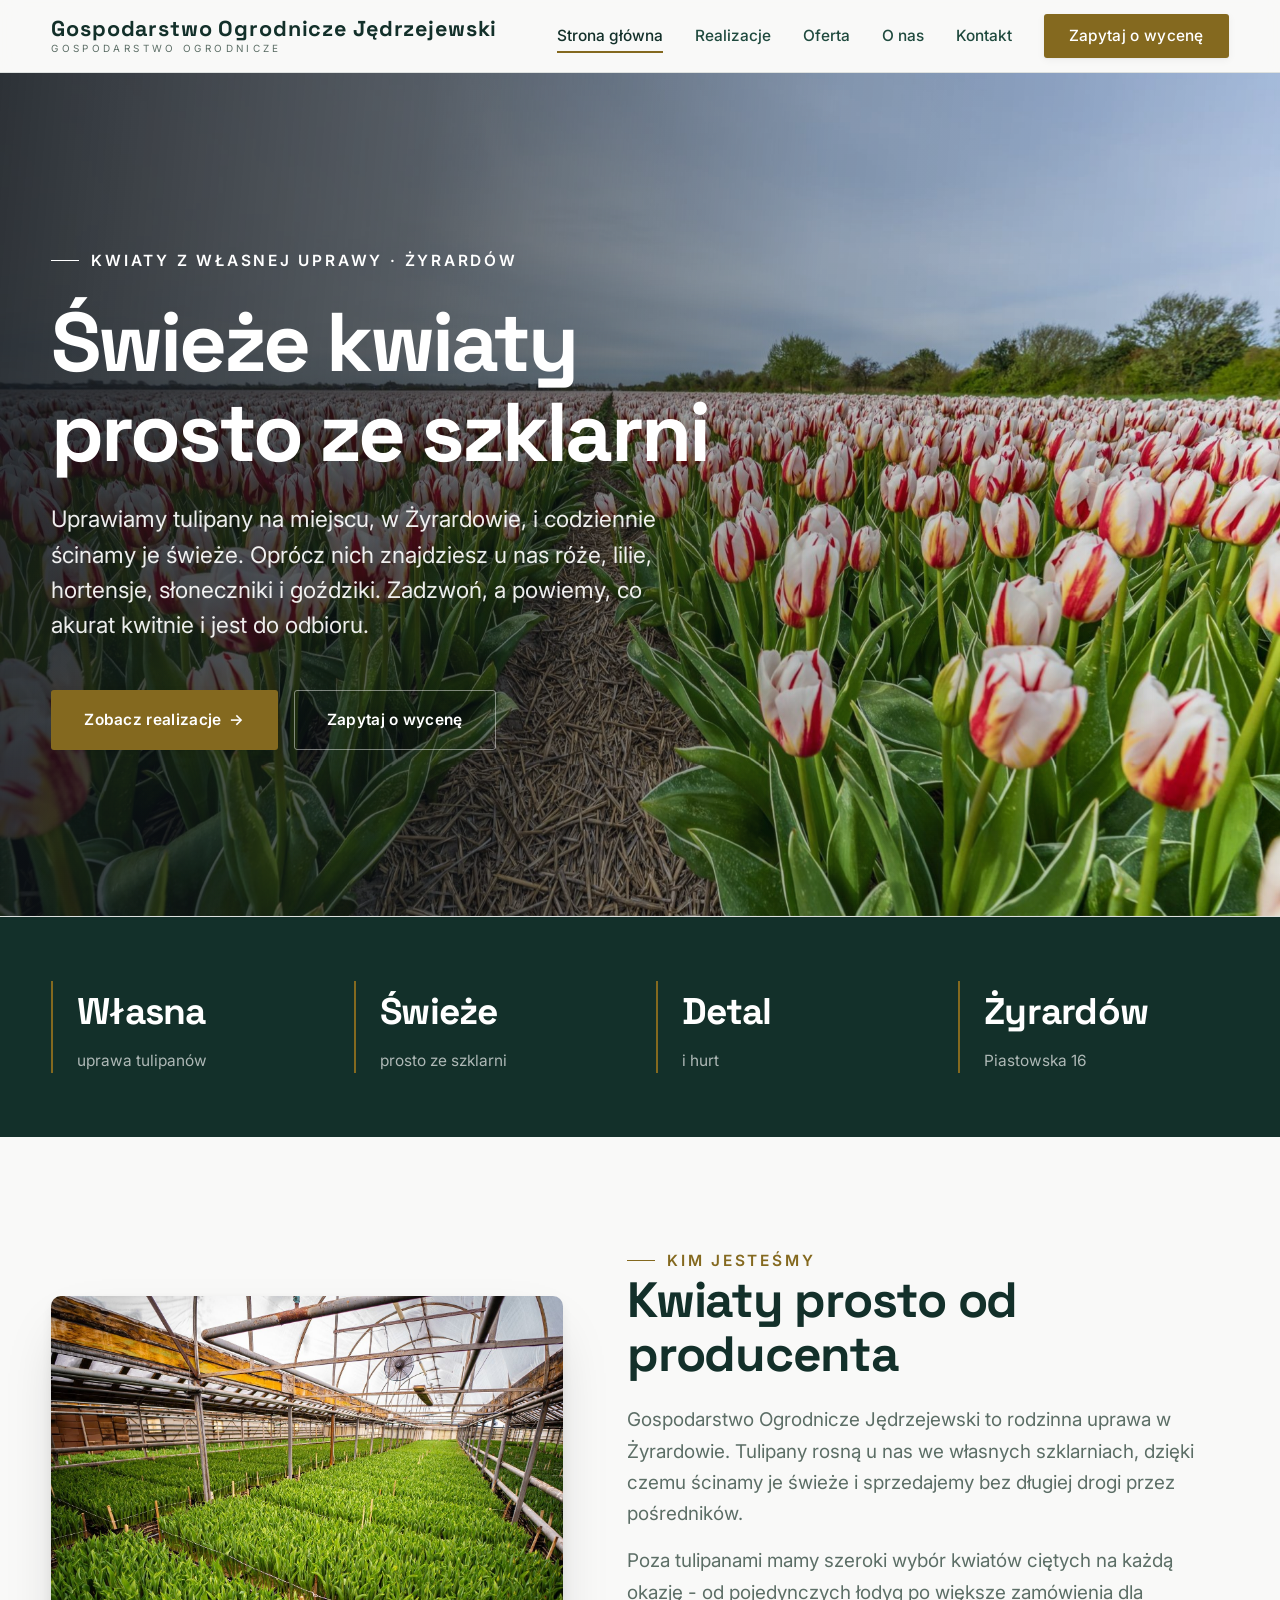
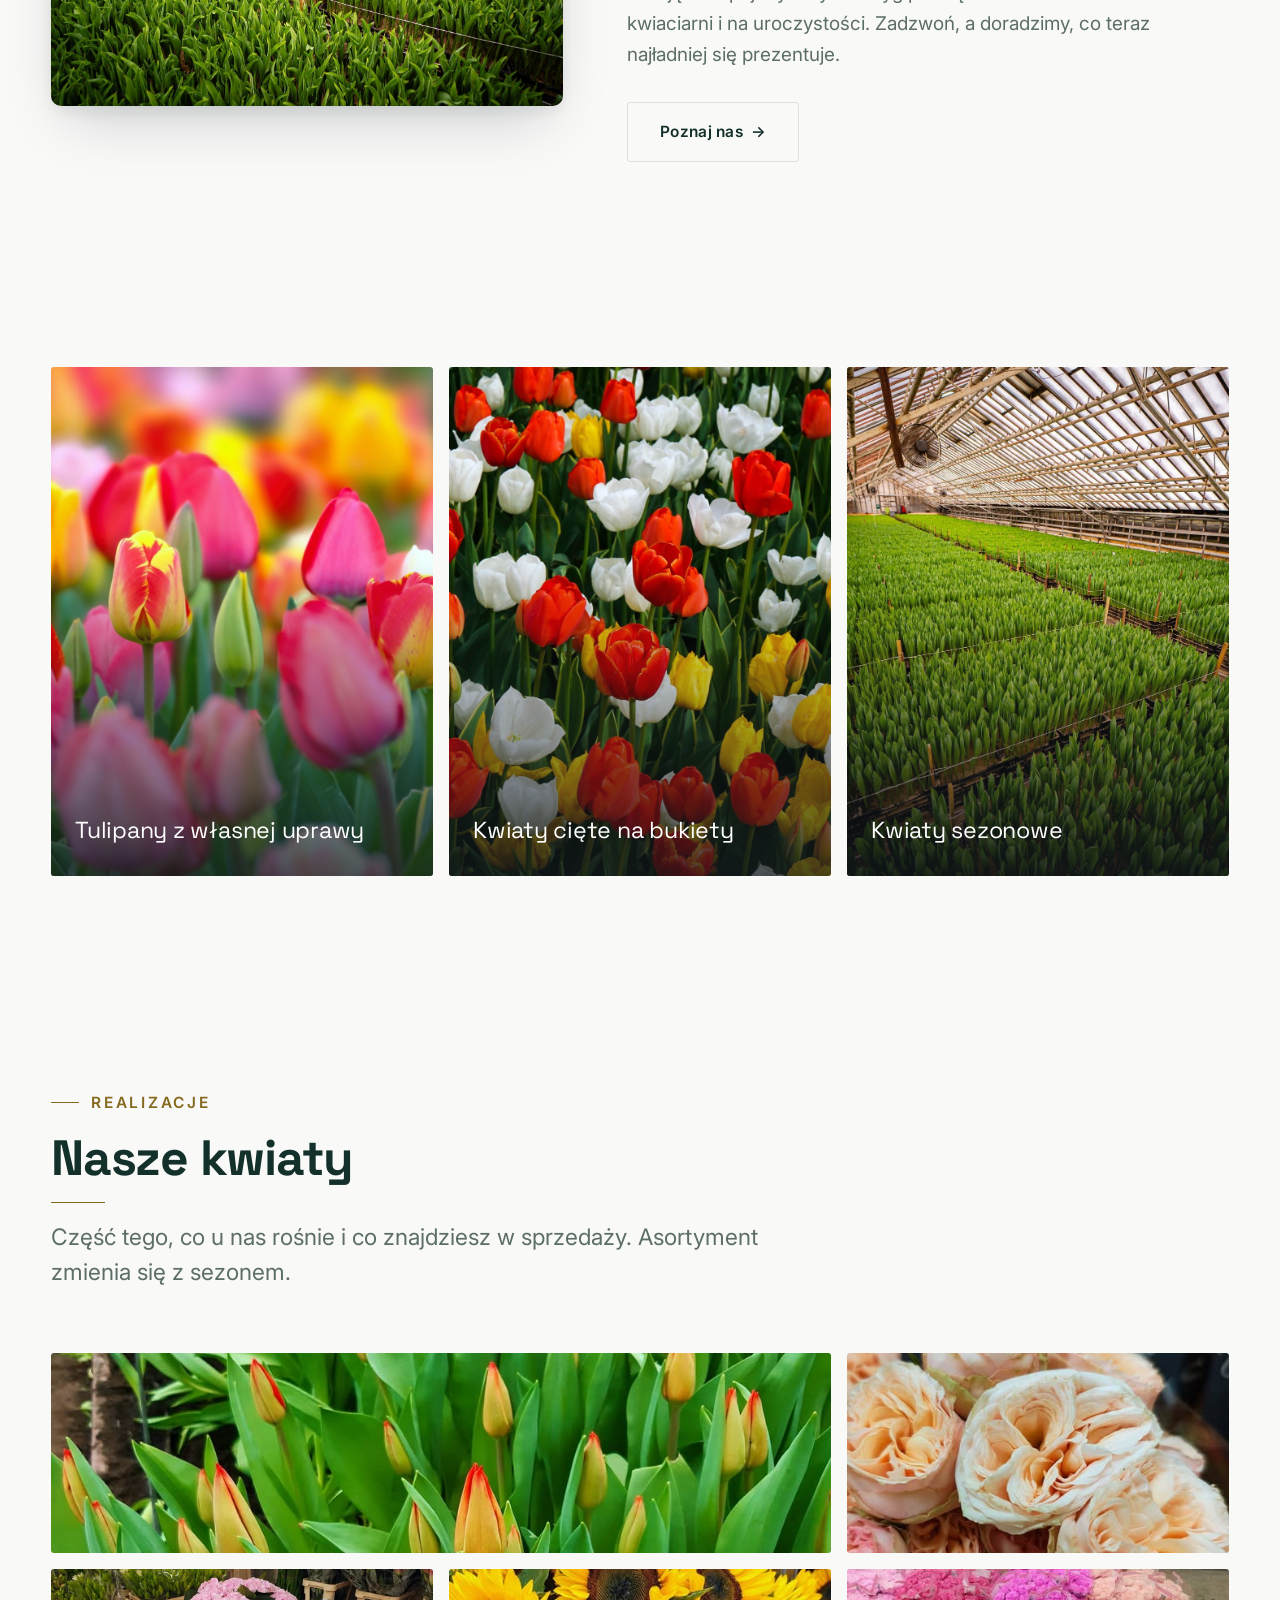
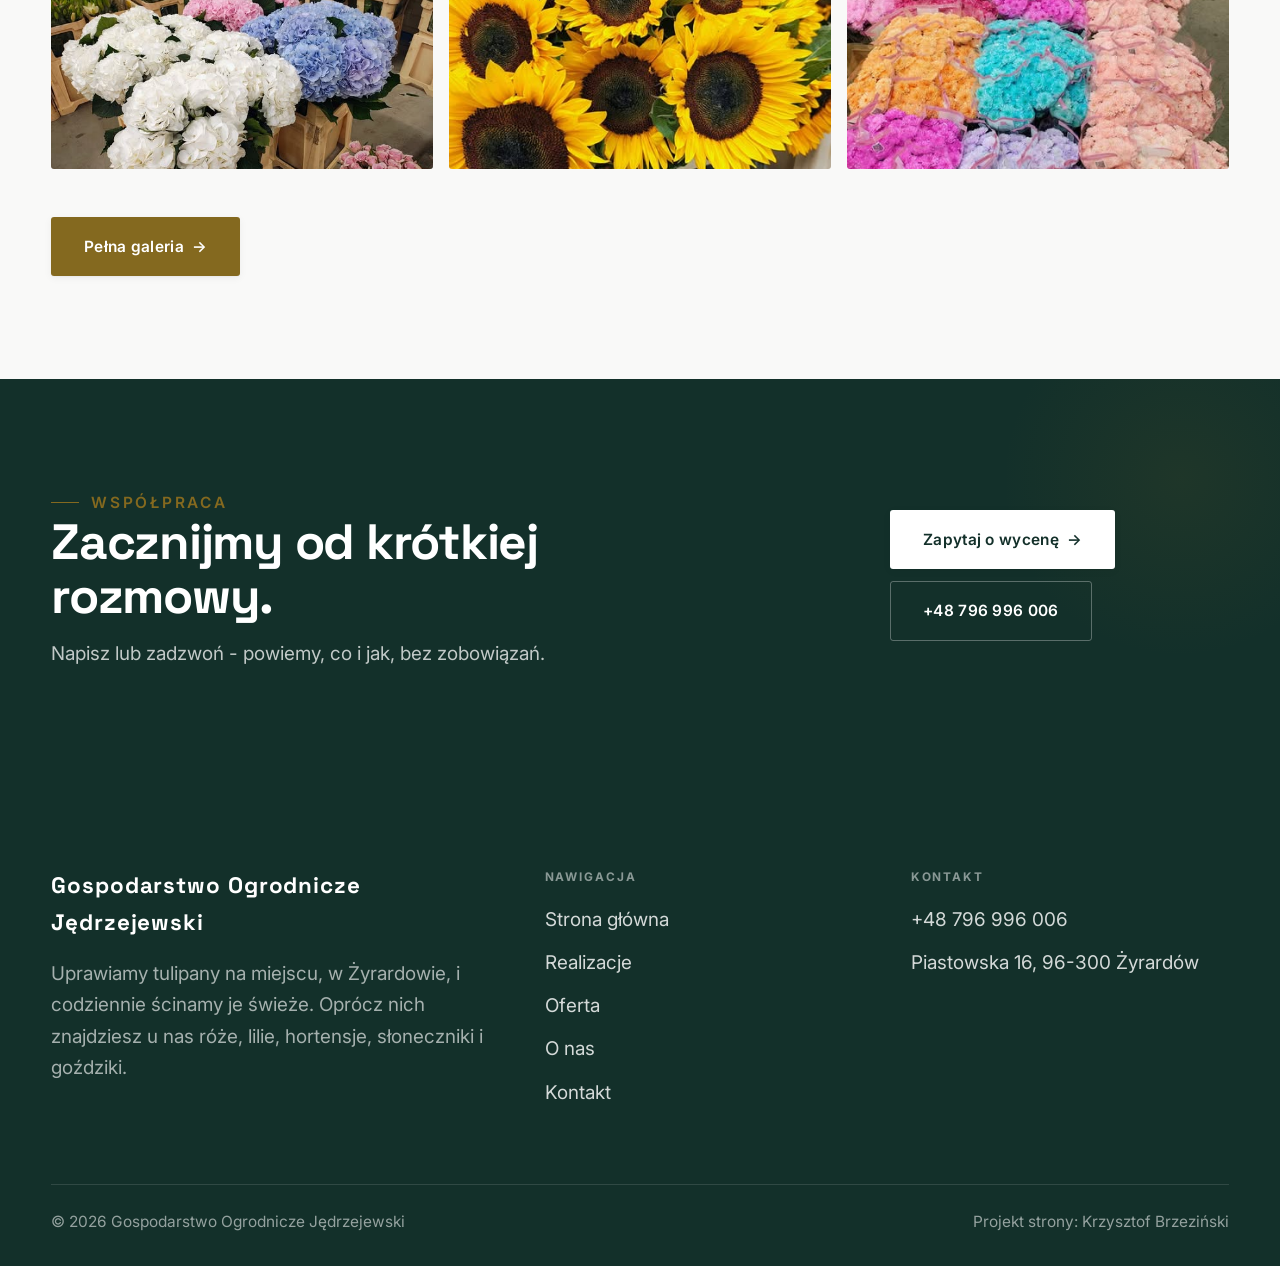
==== index.html @ e64fd11f "Demo: Gospodarstwo Ogrodnicze Jędrzejewski (Żyrardów) - strona wielostronicowa Co-Authored-By: Claud" ====
<!DOCTYPE html>
<html lang="pl">
<head>
<meta charset="UTF-8">
<meta name="viewport" content="width=device-width, initial-scale=1.0">
<title>Gospodarstwo Ogrodnicze Jędrzejewski</title>
<meta name="description" content="Gospodarstwo Ogrodnicze Jędrzejewski w Żyrardowie - tulipany z własnej uprawy i świeże kwiaty cięte prosto ze szklarni. Róże, lilie, hortensje, słoneczniki, goździki. Sprzedaż detaliczna i hurtowa. Zadzwoń i zapytaj o dostępność.">
<link rel="preconnect" href="https://fonts.googleapis.com">
<link rel="preconnect" href="https://fonts.gstatic.com" crossorigin>
<link href="https://fonts.googleapis.com/css2?family=Space+Grotesk:wght@500;600;700&family=Inter:wght@400;500;600&display=swap" rel="stylesheet">
<link rel="stylesheet" href="assets/styles.css">
</head>
<body>

<header class="nav">
  <div class="wrap nav-inner">
    <a class="brand" href="index.html"><span class="name">Gospodarstwo Ogrodnicze Jędrzejewski</span><span class="sub">Gospodarstwo Ogrodnicze</span></a>
    <nav class="nav-links">
      <a href="index.html" class="active">Strona główna</a>
      <a href="realizacje.html">Realizacje</a>
      <a href="oferta.html">Oferta</a>
      <a href="o-nas.html">O nas</a>
      <a href="kontakt.html">Kontakt</a>
      <a href="kontakt.html" class="btn btn-accent">Zapytaj o wycenę</a>
    </nav>
    <button class="nav-toggle" aria-label="Menu"><span></span><span></span><span></span></button>
  </div>
</header>

<section class="hero-cine">
  <img src="img/g9.jpg" alt="Gospodarstwo Ogrodnicze Jędrzejewski - Świeże kwiaty prosto ze szklarni">
  <div class="wrap">
    <div class="hero-copy">
      <span class="eyebrow">Kwiaty z własnej uprawy · Żyrardów</span>
      <h1>Świeże kwiaty prosto ze szklarni</h1>
      <p class="lead">Uprawiamy tulipany na miejscu, w Żyrardowie, i codziennie ścinamy je świeże. Oprócz nich znajdziesz u nas róże, lilie, hortensje, słoneczniki i goździki. Zadzwoń, a powiemy, co akurat kwitnie i jest do odbioru.</p>
      <div class="hero-actions">
        <a href="realizacje.html" class="btn btn-accent">Zobacz realizacje <span class="arr">→</span></a>
        <a href="kontakt.html" class="btn btn-ghost" style="color:#fff;border-color:rgba(255,255,255,.45)">Zapytaj o wycenę</a>
      </div>
    </div>
  </div>
</section>
<section class="strip" style="padding-block:0">
  <div class="wrap">
    <div class="item reveal"><div class="k">Własna</div><div class="v">uprawa tulipanów</div></div>
    <div class="item reveal"><div class="k">Świeże</div><div class="v">prosto ze szklarni</div></div>
    <div class="item reveal"><div class="k">Detal</div><div class="v">i hurt</div></div>
    <div class="item reveal"><div class="k">Żyrardów</div><div class="v">Piastowska 16</div></div>
  </div>
</section>
<section>
  <div class="wrap split">
    <div class="split-art reveal"><img src="img/g10.jpg" alt="Gospodarstwo Ogrodnicze Jędrzejewski - realizacja" loading="lazy"></div>
    <div class="split-copy reveal">
      <span class="eyebrow">Kim jesteśmy</span>
      <h2>Kwiaty prosto od producenta</h2>
      <p class="muted">Gospodarstwo Ogrodnicze Jędrzejewski to rodzinna uprawa w Żyrardowie. Tulipany rosną u nas we własnych szklarniach, dzięki czemu ścinamy je świeże i sprzedajemy bez długiej drogi przez pośredników.</p>
      <p class="muted">Poza tulipanami mamy szeroki wybór kwiatów ciętych na każdą okazję - od pojedynczych łodyg po większe zamówienia dla kwiaciarni i na uroczystości. Zadzwoń, a doradzimy, co teraz najładniej się prezentuje.</p>
      <a href="o-nas.html" class="btn btn-ghost">Poznaj nas <span class="arr">→</span></a>
    </div>
  </div>
</section>
<section class="gateways-band">
  <div class="wrap">
    <div class="gateways">
      <a href="oferta.html" class="gateway reveal"><img src="img/g11.jpg" alt="Tulipany z własnej uprawy" loading="lazy"><span class="g-ttl">Tulipany z własnej uprawy</span></a>
      <a href="oferta.html" class="gateway reveal"><img src="img/g13.jpg" alt="Kwiaty cięte na bukiety" loading="lazy"><span class="g-ttl">Kwiaty cięte na bukiety</span></a>
      <a href="oferta.html" class="gateway reveal"><img src="img/g14.jpg" alt="Kwiaty sezonowe" loading="lazy"><span class="g-ttl">Kwiaty sezonowe</span></a>
    </div>
  </div>
</section>
<section>
  <div class="wrap">
    <div class="head reveal">
      <span class="eyebrow">Realizacje</span>
      <h2>Nasze kwiaty</h2>
      <p>Część tego, co u nas rośnie i co znajdziesz w sprzedaży. Asortyment zmienia się z sezonem.</p>
    </div>
    <div class="gallery">
      <div class="tile t-two3 reveal"><img src="img/g1.jpg" alt="Tulipany z naszej szklarni" loading="lazy"><div class="cap">Tulipany z naszej szklarni</div></div>
      <div class="tile t-third reveal"><img src="img/g2.jpg" alt="Róże ogrodowe" loading="lazy"><div class="cap">Róże ogrodowe</div></div>
      <div class="tile t-third reveal"><img src="img/g3.jpg" alt="Hortensje i kwiaty cięte" loading="lazy"><div class="cap">Hortensje i kwiaty cięte</div></div>
      <div class="tile t-third reveal"><img src="img/g4.jpg" alt="Słoneczniki" loading="lazy"><div class="cap">Słoneczniki</div></div>
      <div class="tile t-third reveal"><img src="img/g5.jpg" alt="Goździki w pęczkach" loading="lazy"><div class="cap">Goździki w pęczkach</div></div>
    </div>
    <div style="margin-top:var(--space-7)" class="reveal"><a href="realizacje.html" class="btn btn-accent">Pełna galeria <span class="arr">→</span></a></div>
  </div>
</section>
<section class="cta">
  <div class="wrap">
    <div class="reveal">
      <span class="eyebrow">Współpraca</span>
      <h2>Zacznijmy od krótkiej rozmowy.</h2>
      <p>Napisz lub zadzwoń - powiemy, co i jak, bez zobowiązań.</p>
    </div>
    <div class="cta-actions reveal">
      <a href="kontakt.html" class="btn btn-light">Zapytaj o wycenę <span class="arr">→</span></a>
      <a href="tel:+48796996006" class="btn btn-ghost" style="color:#fff;border-color:rgba(255,255,255,.3)">+48 796 996 006</a>
    </div>
  </div>
</section>

<footer>
  <div class="wrap">
    <div class="foot-grid">
      <div class="foot-brand">
        <div class="name">Gospodarstwo Ogrodnicze Jędrzejewski</div>
        <p>Uprawiamy tulipany na miejscu, w Żyrardowie, i codziennie ścinamy je świeże. Oprócz nich znajdziesz u nas róże, lilie, hortensje, słoneczniki i goździki.</p>
      </div>
      <div class="foot-col">
        <h4>Nawigacja</h4>
        <a href="index.html">Strona główna</a>
        <a href="realizacje.html">Realizacje</a>
        <a href="oferta.html">Oferta</a>
        <a href="o-nas.html">O nas</a>
        <a href="kontakt.html">Kontakt</a>
      </div>
      <div class="foot-col">
        <h4>Kontakt</h4>
        <a href="tel:+48796996006">+48 796 996 006</a>
        <p>Piastowska 16, 96-300 Żyrardów</p>
      </div>
    </div>
    <div class="foot-bot">
      <span>© 2026 Gospodarstwo Ogrodnicze Jędrzejewski</span>
      <span>Projekt strony: Krzysztof Brzeziński</span>
    </div>
  </div>
</footer>


<script src="assets/main.js"></script>
</body>
</html>
---- assets/styles.css ----
/* ============================================================
   STOLBASZ — premium, architektoniczny B2B fit-out
   Jasna paleta, zero brązu. System wg premium-web-craft.
   Projekt strony: Krzysztof Brzeziński
   ============================================================ */

:root{
  /* PALETA — jasna, architektoniczna, chłodna */
  --paper:#F2F9F4;          /* główne tło */
  --paper-2:#E0EFE6;        /* sekcje alternatywne (chłodny jasny szary) */
  --paper-3:#E0EFE6;        /* delikatne wypełnienia */
  --ink:#13302A;            /* tekst główny — chłodny grafit */
  --ink-soft:#1F4A3E;       /* nagłówki drugorzędne */
  --muted:#5C6E66;          /* tekst poboczny */
  --line:rgba(19,48,42,.12);/* hairline */
  --accent:#1FA866;         /* stonowany petrol-slate — jedyny akcent */
  --accent-d:#168A52;
  --accent-soft:rgba(31,168,102,.10);
  --dark:#13302A;           /* sekcje ciemne (stopka/CTA) */

  /* ODSTĘPY — skala 4/8 */
  --space-1:4px; --space-2:8px; --space-3:12px; --space-4:16px; --space-5:24px;
  --space-6:32px; --space-7:48px; --space-8:64px; --space-9:96px; --space-10:128px;

  /* TYPOGRAFIA — fluid clamp() (skala podbita 16.07.2026: większe, czytelniejsze litery — uwaga Adama) */
  --text-sm:clamp(.9rem,.87rem + .12vw,1rem);
  --text-base:clamp(1.08rem,1.04rem + .18vw,1.2rem);
  --text-lg:clamp(1.24rem,1.15rem + .34vw,1.44rem);
  --text-h3:clamp(1.34rem,1.22rem + .55vw,1.66rem);
  --text-h2:clamp(2.1rem,1.66rem + 2.1vw,3.1rem);
  --text-h1:clamp(2.9rem,2.1rem + 4vw,5.1rem);

  /* PROMIENIE — architektoniczne, raczej ostre */
  --r-sm:3px; --r-md:6px; --r-lg:10px;

  /* RUCH */
  --ease:cubic-bezier(.25,.46,.45,.94); --dur:.24s;

  /* CIENIE — miękkie, warstwowe */
  --sh-sm:0 1px 2px rgba(16,24,32,.04), 0 2px 8px rgba(16,24,32,.05);
  --sh-md:0 2px 6px rgba(16,24,32,.05), 0 12px 28px -8px rgba(16,24,32,.12);
  --sh-lg:0 6px 14px rgba(16,24,32,.07), 0 26px 56px -18px rgba(16,24,32,.22);

  --hairline:1px solid var(--line);

  --font-display:'Space Grotesk','Inter',sans-serif;
  --font-body:'Inter',sans-serif;
}

*{box-sizing:border-box;margin:0;padding:0}
html{scroll-behavior:smooth}
body{
  font-family:var(--font-body);
  font-size:var(--text-base);
  line-height:1.65;
  color:var(--ink);
  background:var(--paper);
  -webkit-font-smoothing:antialiased;
  text-rendering:optimizeLegibility;
}
img{max-width:100%;display:block}
a{color:inherit;text-decoration:none}

.wrap{width:min(92%,1180px);margin-inline:auto}
section{padding-block:clamp(52px,6.5vw,96px)}

h1,h2,h3{font-family:var(--font-display);font-weight:700;line-height:1.08;letter-spacing:-.02em;color:var(--ink)}
h1{font-size:var(--text-h1);letter-spacing:-.035em}
h2{font-size:var(--text-h2);letter-spacing:-.025em}
h3{font-size:var(--text-h3)}
p{max-width:65ch}

.eyebrow{
  font-family:var(--font-body);
  font-size:var(--text-sm);
  font-weight:600;
  letter-spacing:.18em;
  text-transform:uppercase;
  color:var(--accent);
  display:inline-flex;align-items:center;gap:var(--space-3);
}
.eyebrow::before{content:"";width:28px;height:1px;background:var(--accent);display:inline-block}

.muted{color:var(--muted)}
.lead{font-size:var(--text-lg);line-height:1.55;color:var(--ink-soft);max-width:50ch}

/* ---------- BUTTONS ---------- */
.btn{
  display:inline-flex;align-items:center;gap:var(--space-2);
  font-weight:600;font-size:var(--text-sm);letter-spacing:.02em;
  padding:var(--space-4) var(--space-6);
  border-radius:var(--r-sm);
  transition:transform var(--dur) var(--ease),box-shadow var(--dur) var(--ease),background var(--dur) var(--ease);
  cursor:pointer;border:1px solid transparent;
}
.btn-accent{background:var(--accent);color:#fff;box-shadow:var(--sh-sm)}
.btn-accent:hover{background:var(--accent-d);transform:translateY(-2px);box-shadow:var(--sh-md)}
.btn-accent:active{transform:translateY(0);box-shadow:var(--sh-sm)}
.btn-ghost{background:transparent;color:var(--ink);border-color:var(--line)}
.btn-ghost:hover{border-color:var(--accent);color:var(--accent);transform:translateY(-2px)}
.btn-light{background:#fff;color:var(--ink);box-shadow:var(--sh-sm)}
.btn-light:hover{transform:translateY(-2px);box-shadow:var(--sh-md)}
.btn .arr{transition:transform var(--dur) var(--ease)}
.btn:hover .arr{transform:translateX(4px)}

/* ---------- NAV ---------- */
.nav{
  position:sticky;top:0;z-index:50;
  background:color-mix(in srgb,var(--paper) 88%,transparent);
  backdrop-filter:saturate(140%) blur(10px);
  border-bottom:var(--hairline);
}
.nav-inner{display:flex;align-items:center;justify-content:space-between;height:72px}
.brand{display:flex;flex-direction:column;line-height:1}
.brand .name{font-family:var(--font-display);font-weight:800;font-size:1.35rem;letter-spacing:.04em}
.brand .sub{font-size:.62rem;letter-spacing:.34em;text-transform:uppercase;color:var(--muted);margin-top:5px}
.nav-links{display:flex;align-items:center;gap:var(--space-6)}
.nav-links a{font-size:var(--text-sm);font-weight:500;color:var(--ink-soft);position:relative;padding-block:4px;transition:color var(--dur) var(--ease)}
.nav-links a::after{content:"";position:absolute;left:0;bottom:0;width:0;height:1.5px;background:var(--accent);transition:width var(--dur) var(--ease)}
.nav-links a:hover,.nav-links a.active{color:var(--ink)}
.nav-links a:hover::after,.nav-links a.active::after{width:100%}
.nav-links .btn{padding:var(--space-2) var(--space-5)}
/* przyciski w nav: właściwy kolor (przebij .nav-links a) + bez podkreślenia */
.nav-links a.btn-accent{color:#fff}
.nav-links a.btn-ghost,.nav-links a.btn-light{color:var(--ink)}
.nav-links a.btn::after{display:none}
.nav-toggle{display:none;background:none;border:none;cursor:pointer;flex-direction:column;gap:5px;padding:8px}
.nav-toggle span{width:24px;height:2px;background:var(--ink);transition:var(--dur)}

/* ---------- HERO (split) ---------- */
.hero{position:relative;overflow:hidden;border-bottom:var(--hairline)}
.hero-grid{display:grid;grid-template-columns:1.05fr .95fr;gap:clamp(24px,4vw,60px);align-items:center;
  padding-block:clamp(36px,4.5vw,64px)}
.hero-copy .eyebrow{margin-bottom:var(--space-5)}
.hero-copy h1{margin-bottom:var(--space-5)}
.hero-copy .lead{margin-bottom:var(--space-7)}
.hero-actions{display:flex;flex-wrap:wrap;gap:var(--space-4)}
.hero-art{position:relative;aspect-ratio:4/3;border-radius:var(--r-lg);overflow:hidden;box-shadow:var(--sh-lg)}
.hero-art img{width:100%;height:100%;object-fit:cover}
.hero-art::after{content:"";position:absolute;inset:0;background:linear-gradient(180deg,transparent 55%,rgba(18,24,28,.28))}
.hero-badge{position:absolute;left:var(--space-5);bottom:var(--space-5);z-index:2;
  background:rgba(252,252,251,.94);backdrop-filter:blur(4px);
  border-radius:var(--r-md);padding:var(--space-4) var(--space-5);box-shadow:var(--sh-md);max-width:78%}
.hero-badge strong{display:block;font-family:var(--font-display);font-size:1rem;letter-spacing:-.01em}
.hero-badge span{font-size:var(--text-sm);color:var(--muted)}

/* ---------- HERO duży / kinowy (strona główna) ---------- */
.hero-cine{position:relative;min-height:clamp(560px,82vh,840px);min-height:clamp(560px,82svh,840px);display:flex;align-items:center;overflow:hidden;border-bottom:var(--hairline)}
.hero-cine>img{position:absolute;inset:0;width:100%;height:100%;object-fit:cover;z-index:0}
.hero-cine::after{content:"";position:absolute;inset:0;z-index:1;
  background:linear-gradient(95deg,rgba(13,18,23,.86) 0%,rgba(13,18,23,.64) 32%,rgba(13,18,23,.24) 62%,rgba(13,18,23,.04) 100%)}
.hero-cine .wrap{position:relative;z-index:2;padding-block:var(--space-8)}
.hero-cine .hero-copy{max-width:660px}
.hero-cine .eyebrow{color:#fff;margin-bottom:var(--space-5)}
.hero-cine .eyebrow::before{background:#fff}
.hero-cine h1{color:#fff;margin-bottom:var(--space-5);font-size:clamp(2.9rem,2rem + 4.4vw,5.2rem)}
.hero-cine .lead{color:rgba(255,255,255,.92);max-width:48ch;margin-bottom:var(--space-7)}
.hero-cine .hero-actions{display:flex;flex-wrap:wrap;gap:var(--space-4)}
@media(max-width:680px){
  .hero-cine{min-height:clamp(520px,76vh,640px);min-height:clamp(520px,76svh,640px);align-items:flex-end}
  .hero-cine::after{background:linear-gradient(0deg,rgba(13,18,23,.9) 6%,rgba(13,18,23,.45) 55%,rgba(13,18,23,.25) 100%)}
  .hero-cine .wrap{padding-bottom:var(--space-9)}
}

/* full-bleed hero variant (podstrony) */
.pagehead{position:relative;min-height:46vh;min-height:46svh;display:flex;align-items:flex-end;overflow:hidden;border-bottom:var(--hairline)}
.pagehead img{position:absolute;inset:0;width:100%;height:100%;object-fit:cover}
.pagehead::after{content:"";position:absolute;inset:0;background:linear-gradient(180deg,rgba(18,24,28,.25),rgba(18,24,28,.62))}
.pagehead .wrap{position:relative;z-index:2;padding-block:var(--space-9);color:#fff}
.pagehead h1{color:#fff;max-width:18ch}
.pagehead .eyebrow{color:#fff}
.pagehead .eyebrow::before{background:#fff}
.pagehead p{color:rgba(255,255,255,.86);margin-top:var(--space-4);max-width:54ch}

/* ---------- STRIP (pasek skrótów / liczby) ---------- */
.strip{background:var(--dark);color:#fff}
.strip .wrap{display:grid;grid-template-columns:repeat(4,1fr);gap:var(--space-6);padding-block:var(--space-8)}
.strip .item .k{font-family:var(--font-display);font-size:clamp(1.6rem,1.2rem + 1.4vw,2.4rem);font-weight:800;letter-spacing:-.02em;color:#fff}
.strip .item .v{font-size:var(--text-sm);color:rgba(255,255,255,.66);margin-top:var(--space-2);line-height:1.45}
.strip .item{border-left:2px solid var(--accent);padding-left:var(--space-5)}

/* ---------- SECTION HEAD ---------- */
.head{max-width:48rem;margin-bottom:var(--space-8)}
.head.center{margin-inline:auto;text-align:center}
.head .eyebrow{margin-bottom:var(--space-4)}
.head h2{margin-bottom:var(--space-4)}
.head p{color:var(--muted);font-size:var(--text-lg);line-height:1.55}
.head.center p{margin-inline:auto}

/* ---------- INTRO SPLIT ---------- */
.split{display:grid;grid-template-columns:.92fr 1.08fr;gap:clamp(28px,5vw,80px);align-items:center}
.split.rev{grid-template-columns:1.08fr .92fr}
.split.rev .split-art{order:-1}
.split-art{position:relative;aspect-ratio:5/4;border-radius:var(--r-lg);overflow:hidden;box-shadow:var(--sh-lg)}
.split-art img{width:100%;height:100%;object-fit:cover}
.split-copy h2{margin-bottom:var(--space-5)}
.split-copy p+p{margin-top:var(--space-4)}
.split-copy .btn{margin-top:var(--space-6)}

/* ---------- SERVICES (zakres) ---------- */
.svc-grid{display:grid;grid-template-columns:repeat(auto-fit,minmax(280px,1fr));gap:var(--space-5)}
.svc{background:#fff;border:var(--hairline);border-radius:var(--r-md);padding:var(--space-7) var(--space-6);
  transition:transform var(--dur) var(--ease),box-shadow var(--dur) var(--ease),border-color var(--dur) var(--ease);
  position:relative;overflow:hidden}
.svc::before{content:"";position:absolute;left:0;top:0;width:3px;height:0;background:var(--accent);transition:height var(--dur) var(--ease)}
.svc:hover{transform:translateY(-4px);box-shadow:var(--sh-md);border-color:transparent}
.svc:hover::before{height:100%}
.svc .ic{font-family:var(--font-display);font-size:.8rem;font-weight:700;letter-spacing:.12em;color:var(--accent);margin-bottom:var(--space-4)}
.svc h3{margin-bottom:var(--space-3);font-size:1.22rem}
.svc p{color:var(--muted);font-size:var(--text-base);line-height:1.6}

/* big detailed service rows */
.svc-row{display:grid;grid-template-columns:.8fr 1.2fr;gap:clamp(20px,4vw,60px);align-items:center;padding-block:var(--space-8)}
.svc-row+.svc-row{border-top:var(--hairline)}
.svc-row.rev{grid-template-columns:1.2fr .8fr}
.svc-row.rev .svc-row-art{order:-1}
.svc-row-art{aspect-ratio:4/3;border-radius:var(--r-md);overflow:hidden;box-shadow:var(--sh-md)}
.svc-row-art img{width:100%;height:100%;object-fit:cover}
.svc-row h3{font-size:1.5rem;margin-bottom:var(--space-4)}
.svc-row .num{font-family:var(--font-display);font-size:.85rem;font-weight:700;letter-spacing:.14em;color:var(--accent);display:block;margin-bottom:var(--space-3)}
.svc-row ul{list-style:none;margin-top:var(--space-4);display:flex;flex-direction:column;gap:var(--space-2)}
.svc-row li{position:relative;padding-left:var(--space-5);color:var(--muted);font-size:var(--text-base)}
.svc-row li::before{content:"";position:absolute;left:0;top:.62em;width:8px;height:1px;background:var(--accent)}

/* ---------- GALLERY (realizacje) ---------- */
.gallery{display:grid;grid-template-columns:repeat(12,1fr);gap:var(--space-4);grid-auto-rows:200px}
/* GALERIA MASONRY — pionowe zdjęcia (portrety beauty/wellness) bez przycinania: kolumny, height auto */
.gallery-masonry{column-count:3;column-gap:var(--space-4)}
@media(max-width:900px){.gallery-masonry{column-count:2}}
@media(max-width:560px){.gallery-masonry{column-count:1}}
.gallery-masonry .m-tile{break-inside:avoid;margin:0 0 var(--space-4);padding:0;position:relative;overflow:hidden;border-radius:var(--r-md);border:1px solid var(--line)}
.gallery-masonry .m-tile img{width:100%;height:auto;display:block}
.gallery-masonry .m-tile .cap{position:absolute;left:0;right:0;bottom:0;padding:var(--space-4);color:#fff;background:linear-gradient(0deg,rgba(0,0,0,.55),transparent);font-size:var(--text-sm)}
.gallery-masonry .m-tile .cap small{display:block;font-weight:400;opacity:.78;letter-spacing:.04em;text-transform:uppercase;font-size:.66rem;margin-top:3px}
.tile{position:relative;overflow:hidden;border-radius:var(--r-md);box-shadow:var(--sh-sm);
  transition:transform var(--dur) var(--ease),box-shadow var(--dur) var(--ease)}
.tile img{width:100%;height:100%;object-fit:cover;transition:transform .6s var(--ease)}
.tile:hover{box-shadow:var(--sh-md)}
.tile:hover img{transform:scale(1.05)}
.tile .cap{position:absolute;left:0;right:0;bottom:0;padding:var(--space-5) var(--space-4) var(--space-4);
  background:linear-gradient(transparent,rgba(18,24,28,.78));color:#fff;
  font-size:var(--text-sm);font-weight:600;letter-spacing:.01em;
  opacity:0;transform:translateY(8px);transition:var(--dur) var(--ease)}
.tile:hover .cap{opacity:1;transform:translateY(0)}
.tile .cap small{display:block;font-weight:400;opacity:.78;letter-spacing:.04em;text-transform:uppercase;font-size:.66rem;margin-top:3px}
/* bento spans */
.t-wide{grid-column:span 6}
.t-tall{grid-column:span 6;grid-row:span 2}
.t-std{grid-column:span 6}
.t-third{grid-column:span 4}
.t-two3{grid-column:span 8}

/* ---------- TRUST / WIARYGODNOŚĆ ---------- */
.trust{background:var(--paper-2)}
.trust-grid{display:grid;grid-template-columns:repeat(auto-fit,minmax(240px,1fr));gap:var(--space-5);margin-top:var(--space-7)}
.trust-card{background:#fff;border-radius:var(--r-md);padding:var(--space-7) var(--space-6);box-shadow:var(--sh-sm);border-top:3px solid var(--accent)}
.trust-card .big{font-family:var(--font-display);font-size:clamp(1.8rem,1.3rem + 1.6vw,2.6rem);font-weight:800;letter-spacing:-.02em;color:var(--ink);line-height:1}
.trust-card h3{font-size:1.12rem;margin:var(--space-3) 0 var(--space-2)}
.trust-card p{color:var(--muted);font-size:var(--text-base);line-height:1.55}

/* ---------- CTA band ---------- */
.cta{background:var(--dark);color:#fff;position:relative;overflow:hidden}
.cta .wrap{display:grid;grid-template-columns:1.4fr .6fr;gap:var(--space-7);align-items:center;position:relative;z-index:2}
.cta h2{color:#fff;max-width:20ch}
.cta p{color:rgba(255,255,255,.74);margin-top:var(--space-4)}
.cta-actions{display:flex;flex-direction:column;gap:var(--space-3);align-items:flex-start}
.cta::before{content:"";position:absolute;right:-80px;top:-80px;width:360px;height:360px;border-radius:50%;
  background:radial-gradient(circle,var(--accent-soft),transparent 70%)}

/* ---------- CONTACT ---------- */
.contact-grid{display:grid;grid-template-columns:.85fr 1.15fr;gap:clamp(28px,4vw,56px);align-items:start}
.info-list{display:flex;flex-direction:column;gap:var(--space-2)}
.info-row{display:flex;gap:var(--space-4);align-items:flex-start;padding-block:var(--space-4);border-bottom:var(--hairline)}
.info-row .ic{flex:none;width:42px;height:42px;display:grid;place-items:center;border-radius:50%;
  background:var(--accent-soft);color:var(--accent);font-size:1.05rem}
.info-row .lbl{font-size:.72rem;letter-spacing:.14em;text-transform:uppercase;color:var(--muted)}
.info-row .val{font-weight:600;font-size:var(--text-base);margin-top:2px}
.info-row a.val:hover{color:var(--accent)}
.map{border:none;border-radius:var(--r-lg);box-shadow:var(--sh-md);width:100%;height:100%;min-height:380px;filter:grayscale(.2) contrast(1.02)}
.form{background:#fff;border:var(--hairline);border-radius:var(--r-lg);padding:clamp(24px,3vw,40px);box-shadow:var(--sh-sm)}
.form .fld{margin-bottom:var(--space-5)}
.form label{display:block;font-size:var(--text-sm);font-weight:600;margin-bottom:var(--space-2)}
.form input,.form textarea{width:100%;font-family:inherit;font-size:var(--text-base);color:var(--ink);
  padding:var(--space-4);border:var(--hairline);border-radius:var(--r-sm);background:var(--paper);transition:border-color var(--dur)}
.form input:focus,.form textarea:focus{outline:none;border-color:var(--accent);background:#fff}
.form textarea{resize:vertical;min-height:120px}
.form .note{font-size:var(--text-sm);color:var(--muted);margin-top:var(--space-3)}

/* ---------- FOOTER ---------- */
footer{background:var(--dark);color:#fff;padding-block:var(--space-9) var(--space-6)}
.foot-grid{display:grid;grid-template-columns:1.4fr 1fr 1fr;gap:var(--space-7);margin-bottom:var(--space-8)}
.foot-brand .name{font-family:var(--font-display);font-weight:800;font-size:1.4rem;letter-spacing:.04em}
.foot-brand p{color:rgba(255,255,255,.62);margin-top:var(--space-4);font-size:var(--text-base);max-width:38ch}
.foot-col h4{font-size:.74rem;letter-spacing:.16em;text-transform:uppercase;color:rgba(255,255,255,.5);margin-bottom:var(--space-4)}
.foot-col a,.foot-col p{display:block;color:rgba(255,255,255,.82);font-size:var(--text-base);margin-bottom:var(--space-3)}
.foot-col a:hover{color:#fff}
.foot-bot{border-top:1px solid rgba(255,255,255,.12);padding-top:var(--space-5);display:flex;justify-content:space-between;flex-wrap:wrap;gap:var(--space-3);
  font-size:var(--text-sm);color:rgba(255,255,255,.55)}
.foot-bot a:hover{color:#fff}

/* ---------- REVEAL ---------- */
.reveal{opacity:0;transform:translateY(22px);transition:opacity .6s var(--ease),transform .6s var(--ease)}
.reveal.in{opacity:1;transform:none}

/* ---------- RESPONSIVE ---------- */
@media(max-width:920px){
  .hero-grid,.split,.split.rev,.svc-row,.svc-row.rev,.cta .wrap,.contact-grid,.foot-grid{grid-template-columns:1fr}
  .split.rev .split-art,.svc-row.rev .svc-row-art{order:0}
  .hero-art{aspect-ratio:16/10;max-height:420px}
  .strip .wrap{grid-template-columns:repeat(2,1fr);gap:var(--space-7)}
  .gallery{grid-auto-rows:180px}
  .t-wide,.t-tall,.t-std,.t-third,.t-two3{grid-column:span 6}
  .t-tall{grid-row:span 1}
  .cta-actions{flex-direction:row;flex-wrap:wrap}
  .foot-grid{gap:var(--space-6)}
}
@media(max-width:680px){
  .nav-links{position:fixed;inset:72px 0 auto 0;background:var(--paper);flex-direction:column;align-items:stretch;
    gap:0;padding:var(--space-4) 6%;border-bottom:var(--hairline);box-shadow:var(--sh-md);
    transform:translateY(-120%);transition:transform var(--dur) var(--ease)}
  .nav-links.open{transform:translateY(0)}
  .nav-links a{padding-block:var(--space-4);border-bottom:var(--hairline)}
  .nav-links .btn{margin-top:var(--space-3);justify-content:center}
  .nav-toggle{display:flex}
  .strip .wrap{grid-template-columns:1fr}
  .gallery{grid-template-columns:repeat(6,1fr)}
  .foot-grid{grid-template-columns:1fr}
}
@media(prefers-reduced-motion:reduce){
  *{animation-duration:.01ms!important;transition:none!important}
  .reveal{opacity:1!important;transform:none!important}
  html{scroll-behavior:auto}
}

/* ============================================================
   PREMIUM LAYER — destylat deep-researchu branż (anty-AI, spokój).
   Zmienne STOLBASZ (--accent/--ink/--paper/--line/--dark). Ruch ledwo
   zauważalny, krzywa cubic-bezier(.16,.84,.44,1); prefers-reduced-motion
   pokryte blanketem wyżej. Karty hairline zamiast cieni = #1 sygnał „nie-AI".
   ============================================================ */

/* więcej oddechu między sekcjami (liderzy: 110-130px) */
section{padding-block:clamp(64px,8vw,128px)}

/* 1) Aksamitny reveal — dłuższa, miękka krzywa zamiast „skoku" */
.reveal{transition:opacity .9s cubic-bezier(.16,.84,.44,1),transform .9s cubic-bezier(.16,.84,.44,1);will-change:opacity,transform}
/* stagger TYLKO w galerii (tam pozycja = porządek dzieci) */
.gallery .reveal:nth-child(2){transition-delay:.07s}
.gallery .reveal:nth-child(3){transition-delay:.14s}
.gallery .reveal:nth-child(4){transition-delay:.21s}
.gallery .reveal:nth-child(5){transition-delay:.28s}
.gallery .reveal:nth-child(6){transition-delay:.35s}

/* 2) Hero STATYCZNY na .hero-cine — Ken Burns CAŁKIEM WYŁĄCZONY 26.06 (3. zgłoszenie Szymona).
   GENEZA: animowanie scale na <img> hero z teksturami (cegły/framugi) re-samplinguje obraz
   klatka po klatce → na części ekranów drobne drganie/shimmer = „heroshot się trzęsie".
   translateY usunięto wcześniej, scale-only + will-change/GPU NIE wystarczyły do GWARANCJI gładkości.
   Krzysztof zażądał pewności („make sure, że błąd się nie pojawi") > efekt. Zero animacji = 0% drgania.
   Delikatny zoom zostaje TYLKO w pełnoekranowych hero gastro/studio (hg-bg/hs-bg — tło, inny
   mechanizm, chwalone, nigdy nie zgłaszane). NIE wracać do KB na .hero-cine bez realnego testu
   na sprzęcie klienta — to ryzyko regresji „trzęsienia”. */
/* BEZPIECZNY "wow" na hero = jednorazowy FADE-IN (opacity), nie zoom.
   opacity nie dotyka bitmapy → gładkie na KAŻDYM zdjęciu/ekranie/GPU, zero ryzyka migotania.
   Geometryczny ruch (scale/translate) na .hero-cine jest ZAKAZANY (bramka pilnuje). */
@keyframes heroFade{from{opacity:0}to{opacity:1}}
.hero-cine>img{transform:none;animation:heroFade 1.1s ease-out both}

/* 3) Akcentowy hairline pod nagłówkiem sekcji, który „rysuje się" przy wejściu */
.head h2{position:relative;padding-bottom:18px}
.head h2::after{content:"";position:absolute;left:0;bottom:0;height:1px;width:0;background:var(--accent);transition:width 1s cubic-bezier(.16,.84,.44,1) .15s}
.head.center h2::after{left:50%;transform:translateX(-50%)}
.head.reveal.in h2::after,.head.center.reveal.in h2::after{width:54px}

/* 4) Karty HAIRLINE zamiast cieni/zaokrągleń (najmocniejszy anty-AI detal) */
.svc{background:transparent;border:1px solid var(--line);border-radius:var(--r-sm);box-shadow:none}
.svc:hover{box-shadow:none;border-color:var(--accent);transform:translateY(-3px)}
.trust-card{background:transparent;box-shadow:none;border:1px solid var(--line);border-top:2px solid var(--accent);border-radius:var(--r-sm)}
.tile{box-shadow:none;border-radius:var(--r-sm)}
.tile:hover{box-shadow:none}

/* 5) Sticky-nav kondensuje się po przewinięciu (sygnał dopracowania) */
.nav{transition:box-shadow .4s ease,background .4s ease}
.nav.is-stuck{box-shadow:0 1px 0 var(--line),0 14px 30px -24px rgba(0,0,0,.45)}
.nav-inner{transition:height .35s var(--ease)}
.nav.is-stuck .nav-inner{height:60px}

/* 6) MANIFESTO — pełnoekranowy cytat-bohater (zastępuje generyczne „Dlaczego my") */
.manifesto{background:var(--paper-2);text-align:center}
.manifesto .wrap{max-width:60rem}
.manifesto p{font-family:var(--font-display);font-style:italic;font-size:clamp(1.6rem,1rem + 2.4vw,2.8rem);line-height:1.32;color:var(--ink-soft);margin-inline:auto;max-width:26ch;position:relative;padding-top:var(--space-8)}
.manifesto p::before{content:"";position:absolute;top:0;left:50%;transform:translateX(-50%);width:54px;height:1px;background:var(--accent)}
.manifesto p span{color:var(--accent);font-style:italic}

/* 7) GATEWAYS — 3 duże bramy-zdjęcia (zamiast paska menu usług) */
.gateways{display:grid;grid-template-columns:repeat(3,1fr);gap:var(--space-4)}
.gateway{position:relative;aspect-ratio:3/4;overflow:hidden;border-radius:var(--r-sm);display:block}
.gateway img{width:100%;height:100%;object-fit:cover;transition:transform .8s var(--ease),filter .5s var(--ease)}
.gateway::after{content:"";position:absolute;inset:0;background:linear-gradient(180deg,transparent 38%,rgba(18,24,28,.74))}
.gateway:hover img{transform:scale(1.05);filter:brightness(1.05)}
.gateway .g-ttl{position:absolute;left:0;right:0;bottom:0;z-index:2;padding:var(--space-6) var(--space-5);color:#fff;font-family:var(--font-display);font-size:1.45rem;letter-spacing:-.01em;line-height:1.15}
.gateway .g-ttl small{display:block;font-family:var(--font-body);font-size:var(--text-sm);font-weight:400;opacity:.82;letter-spacing:.03em;margin-top:5px}
@media(max-width:760px){.gateways{grid-template-columns:1fr}.gateway{aspect-ratio:16/10}}

/* 8) LOGO klienta w nagłówku (gdy podane --logo) */
/* 52px domyślnie (feedback Bartka 06.07.2026: 40px ginęło, uwaga padła 3x; ~56px sprawdzone na żywym demie anna-borowiec-makeup) */
.brand-logo{height:64px;width:auto;max-width:300px;object-fit:contain;display:block}
.nav.is-stuck .brand-logo{height:52px}
@media(max-width:680px){.brand-logo{height:46px;max-width:210px}}


/* === RWD: nagłówki na wąskich ekranach (dodane 17.07.2026 razem z fixem clamp) ===
   Po przywróceniu działania clamp() dolna granica --text-h1 (2.9rem) rozpychała
   dokument przy długich polskich słowach na telefonach. Tu ją zjeżdżamy. */
@media (max-width:560px){
  :root{
    --text-h1:clamp(1.9rem, 1.15rem + 4.4vw, 2.7rem);
    --text-h2:clamp(1.5rem, 1rem + 3vw, 2.1rem);
  }
  .hero-cine h1{font-size:clamp(1.9rem, 1.15rem + 4.4vw, 2.7rem)}
  h1,h2{overflow-wrap:break-word}
}

/* === auto-paleta ze zdjęć klienta (dopasowanie do estetyki socials) === */
:root{--accent:#84691F;--accent-d:#5E4A13;--accent-soft:rgba(132,105,31,0.10);--paper:#F9F9F8;--paper-2:#EFEFED;--paper-3:#E8E8E5;}
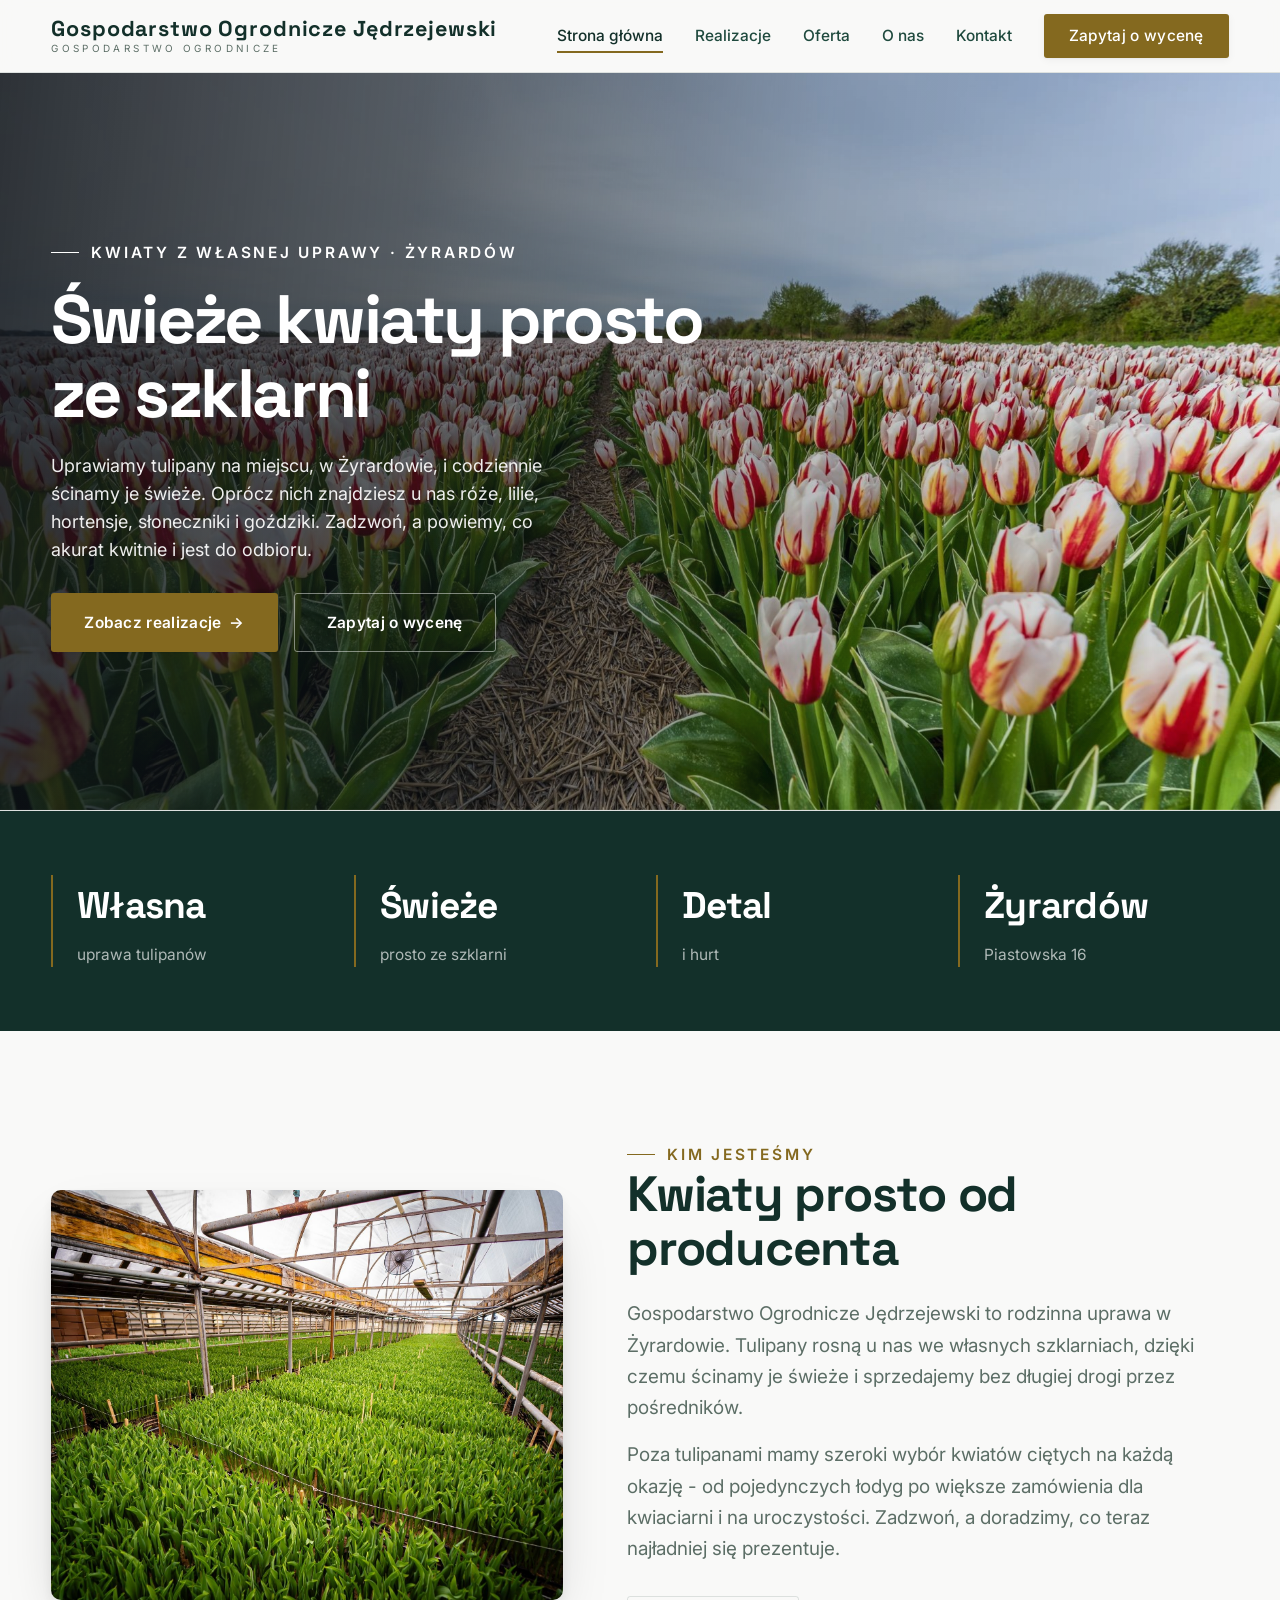
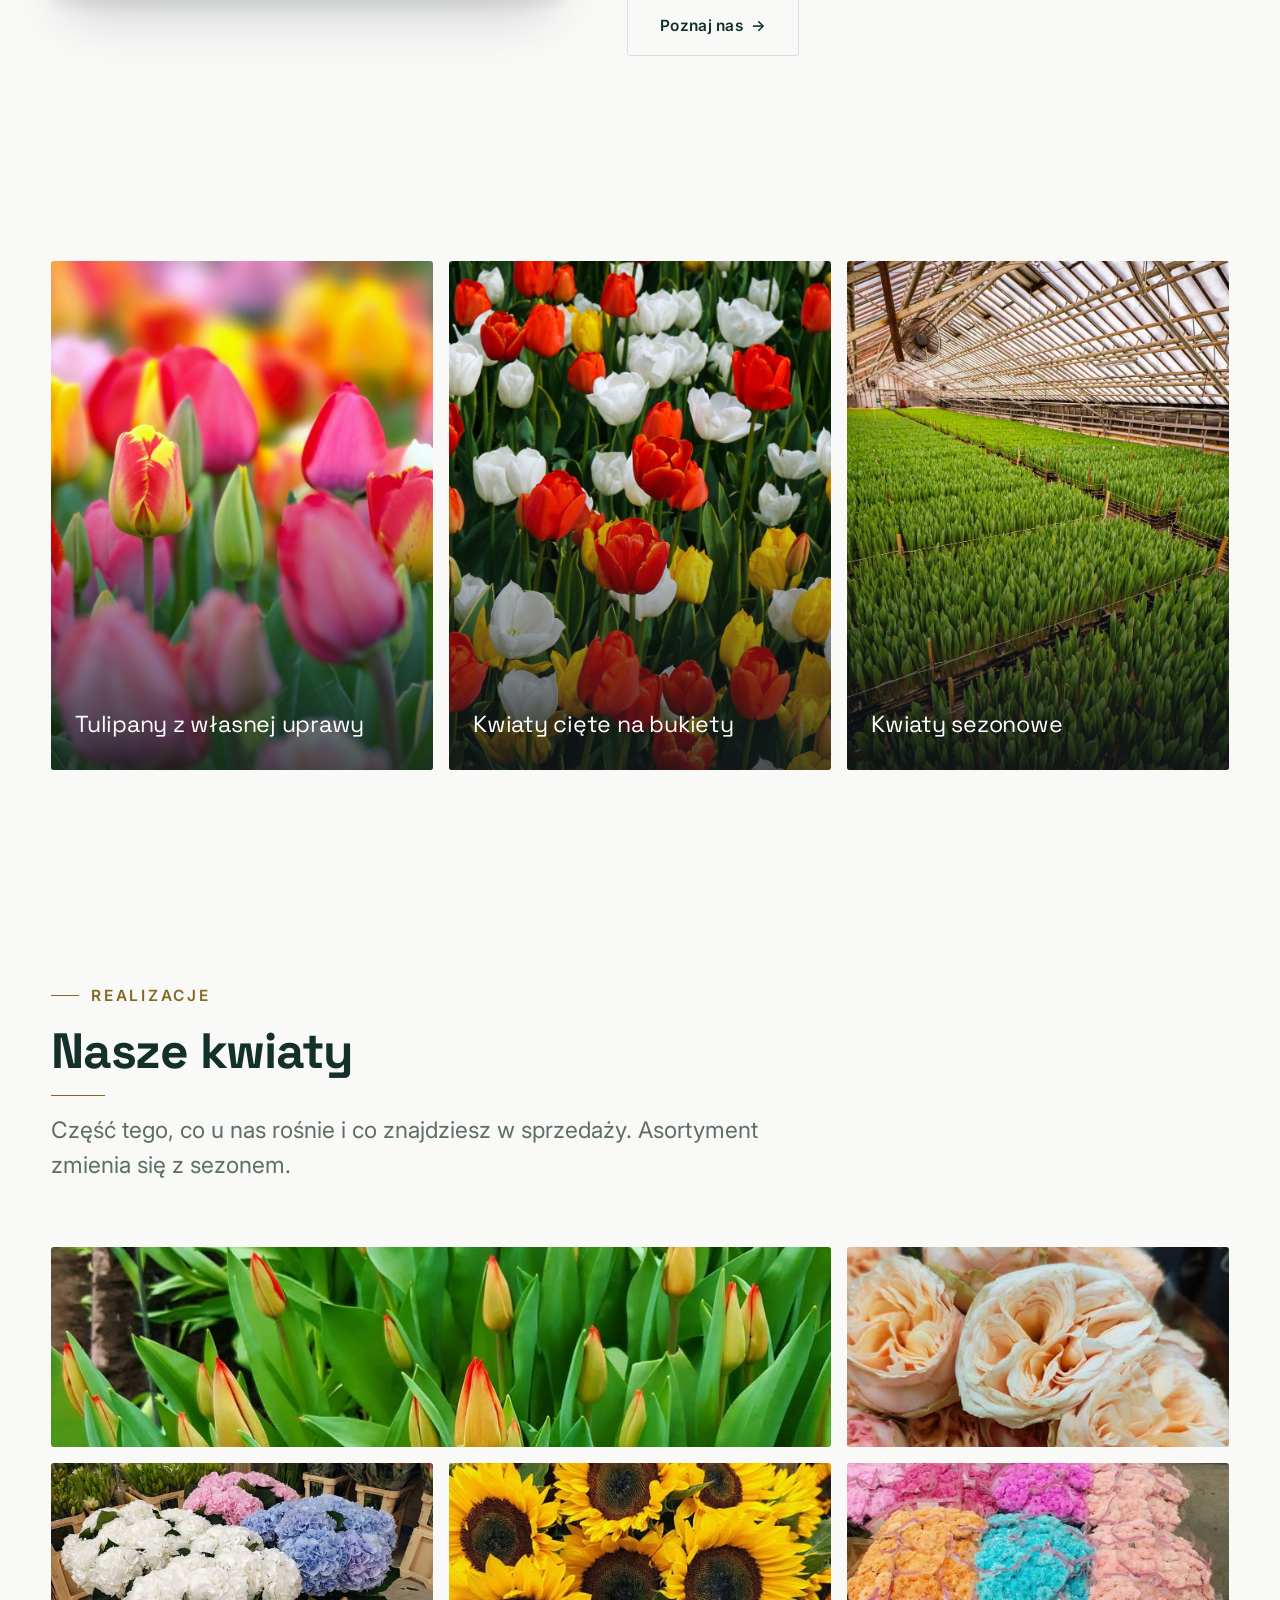
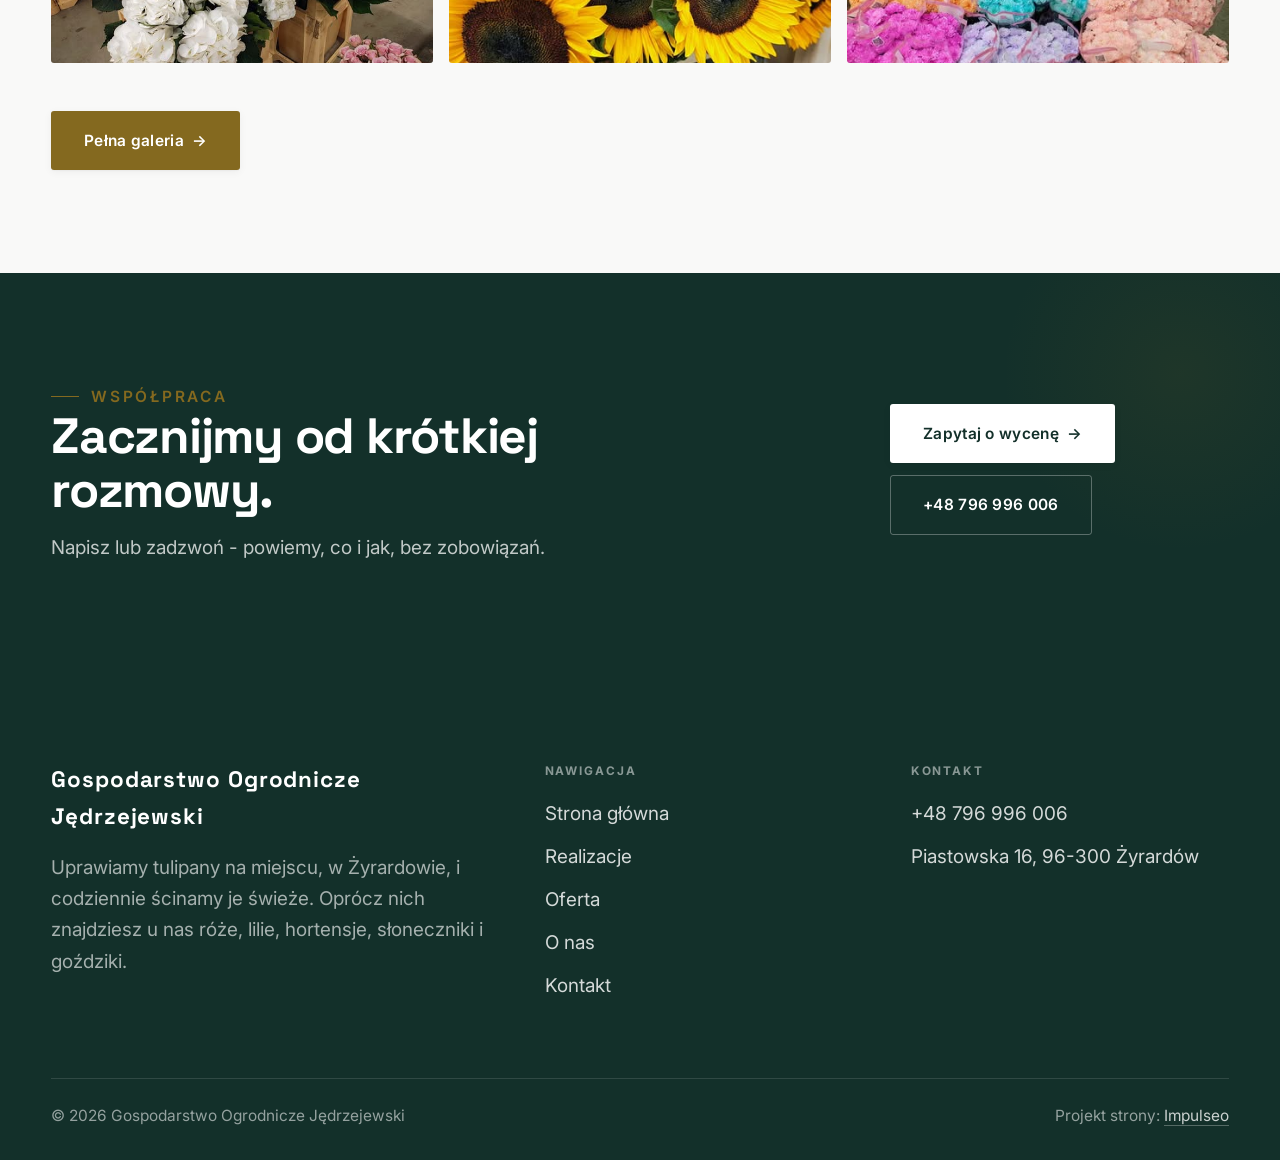
==== commit 65e01abd: "Stopka: podpis Impulseo z linkiem + poprawka znikajacego napisu w naglowku" ====
--- a/index.html
+++ b/index.html
@@ -124,7 +124,7 @@
     </div>
     <div class="foot-bot">
       <span>© 2026 Gospodarstwo Ogrodnicze Jędrzejewski</span>
-      <span>Projekt strony: Krzysztof Brzeziński</span>
+      <span>Projekt strony: <a class="foot-credit" href="https://impulseo.pl" target="_blank" rel="noopener">Impulseo</a></span>
     </div>
   </div>
 </footer>
--- a/assets/styles.css
+++ b/assets/styles.css
@@ -1,7 +1,7 @@
 /* ============================================================
    STOLBASZ — premium, architektoniczny B2B fit-out
    Jasna paleta, zero brązu. System wg premium-web-craft.
-   Projekt strony: Krzysztof Brzeziński
+   Projekt strony: Impulseo (impulseo.pl)
    ============================================================ */
 
 :root{
@@ -422,3 +422,64 @@
 
 /* === auto-paleta ze zdjęć klienta (dopasowanie do estetyki socials) === */
 :root{--accent:#84691F;--accent-d:#5E4A13;--accent-soft:rgba(132,105,31,0.10);--paper:#F9F9F8;--paper-2:#EFEFED;--paper-3:#E8E8E5;}
+
+/* === HERO-FIT (29.07.2026) — hero DOPASOWUJE SIĘ do wysokości okna =========================
+   Zgłoszenie K. 29.07: na jego laptopie przyciski CTA w hero były ucięte dolną krawędzią
+   (Modern House). Pomiar headless (1512x879 → realny widok 792 px): dolna krawędź CTA
+   wypadała 123 px POD ekranem. Nawet przy maksymalnym oknie (982) było -20 px.
+
+   DLACZEGO POPRZEDNI FIX NIE DZIAŁAŁ: 27.07 dołożyliśmy @media(max-height:820px) — próg.
+   Widok K. ma ~792-895 px, czyli TUŻ NAD progiem → reguła w ogóle się nie włączała.
+   Progi są kruche: każdy inny laptop/dok/pasek zakładek przesuwa granicę.
+
+   ROZWIĄZANIE: zero progów. Każdy rozmiar, który decyduje o wysokości hero (typografia,
+   odstępy, padding), dostaje `min(dotychczasowa-wartość, X svh)` — czyli na wysokim ekranie
+   nic się nie zmienia, a im niższe okno, tym płynniej mniejsze. Treści NIE ucinamy.
+
+   Doklejane na SAM KONIEC styles.css (po motion) → wygrywa kaskadę, nie rusza reguł w miejscu.
+   Weryfikacja: tools-retrofit/measure_fold.py (mierzy zapas pod CTA dla 720/800/879/982). */
+
+/* ---------- HERO KINOWY (strona główna, rodziny „editorial") ---------- */
+.hero-cine .wrap{padding-block:min(var(--space-8),4svh)}
+.hero-cine .eyebrow{margin-bottom:min(var(--space-5),2svh)}
+.hero-cine h1{font-size:min(clamp(2.9rem,2rem + 4.4vw,5.2rem),7.6svh);
+  margin-bottom:min(var(--space-5),2.4svh)}
+.hero-cine .lead{font-size:min(1.125rem,2.3svh);line-height:1.55;
+  margin-bottom:min(var(--space-7),3.2svh)}
+
+/* ---------- HERO FACHOWCY — wariant A (pełny ekran) ---------- */
+.hf-panel{padding-top:min(clamp(6.5rem,13vh,9rem),11svh);
+  padding-bottom:min(clamp(2.6rem,6vh,3.6rem),4svh)}
+.hf-title{font-size:min(clamp(2.3rem,1.6rem + 3.2vw,4.3rem),7svh);
+  margin-top:min(var(--space-4),1.8svh);margin-bottom:min(var(--space-4),1.8svh)}
+.hf-lead{font-size:min(1.18rem,2.3svh);line-height:1.5}
+.hf-phone{margin-top:min(var(--space-6),2.8svh);margin-bottom:min(var(--space-5),2.2svh)}
+.hf-phone-num{font-size:min(clamp(2rem,1.5rem + 2.4vw,3.05rem),5.2svh)}
+.hf-trust{margin-top:min(var(--space-6),2.6svh);padding-top:min(var(--space-4),1.6svh)}
+
+/* Telefon: tam liczy się czytelność, nie upychanie — skalowanie wysokością wyłączone,
+   bo przy 844 px wysokości ekranu svh-limity zaczęłyby zmniejszać tekst bez potrzeby. */
+@media(max-width:680px){
+  .hero-cine h1{font-size:clamp(1.9rem,1.15rem + 4.4vw,2.7rem)}
+  .hero-cine .lead{font-size:.98rem}
+  .hf-title{font-size:clamp(2.1rem,1.6rem + 3.2vw,3rem)}
+  .hf-lead{font-size:1rem}
+  .hf-phone-num{font-size:clamp(1.9rem,1.5rem + 2.4vw,2.5rem)}
+}
+/* === /HERO-FIT === */
+
+
+/* ====== IMPULSEO-FIX-20260731 ======================================================
+   1) PODPIS w stopce jest teraz linkiem do impulseo.pl - ma być widocznie klikalny.
+   2) ŻYWY NAGŁÓWEK: warstwa przenikających kadrów (.mt-hero-layer) miała z-index:1, więc
+      lądowała NAD przyciemnieniem hero, a w rodzinie „fachowcy" nawet nad panelem z tekstem
+      (.hf-panel nie miał własnego z-index). Efekt: przy zmianie zdjęcia napis znikał i wracał.
+      Teraz warstwa idzie tam, gdzie zdjęcie tła (z-index:-2), a treść nagłówka dostaje twardy
+      z-index:3. Zmieniają się WYŁĄCZNIE zdjęcia w tle - napis stoi nieruchomo.
+      (hero-cine celowo pominięte: tam img ma z-index:0 i układ był poprawny.) */
+.foot-bot a.foot-credit{color:rgba(255,255,255,.78);text-decoration:none;border-bottom:1px solid rgba(255,255,255,.28)}
+.foot-bot a.foot-credit:hover{color:#fff;border-bottom-color:#fff}
+.hero-fach > img.mt-hero-layer,.hero-gastro > img.mt-hero-layer,.hero-auto > img.mt-hero-layer,
+.hero-dom > img.mt-hero-layer,.hero-studio > img.mt-hero-layer{z-index:-2}
+.hf-panel,.hf-inner,.hd-panel,.hk-panel,.ha-inner,.hs-inner,.hg-inner{position:relative;z-index:3}
+/* ====== koniec IMPULSEO-FIX-20260731 ====== */
